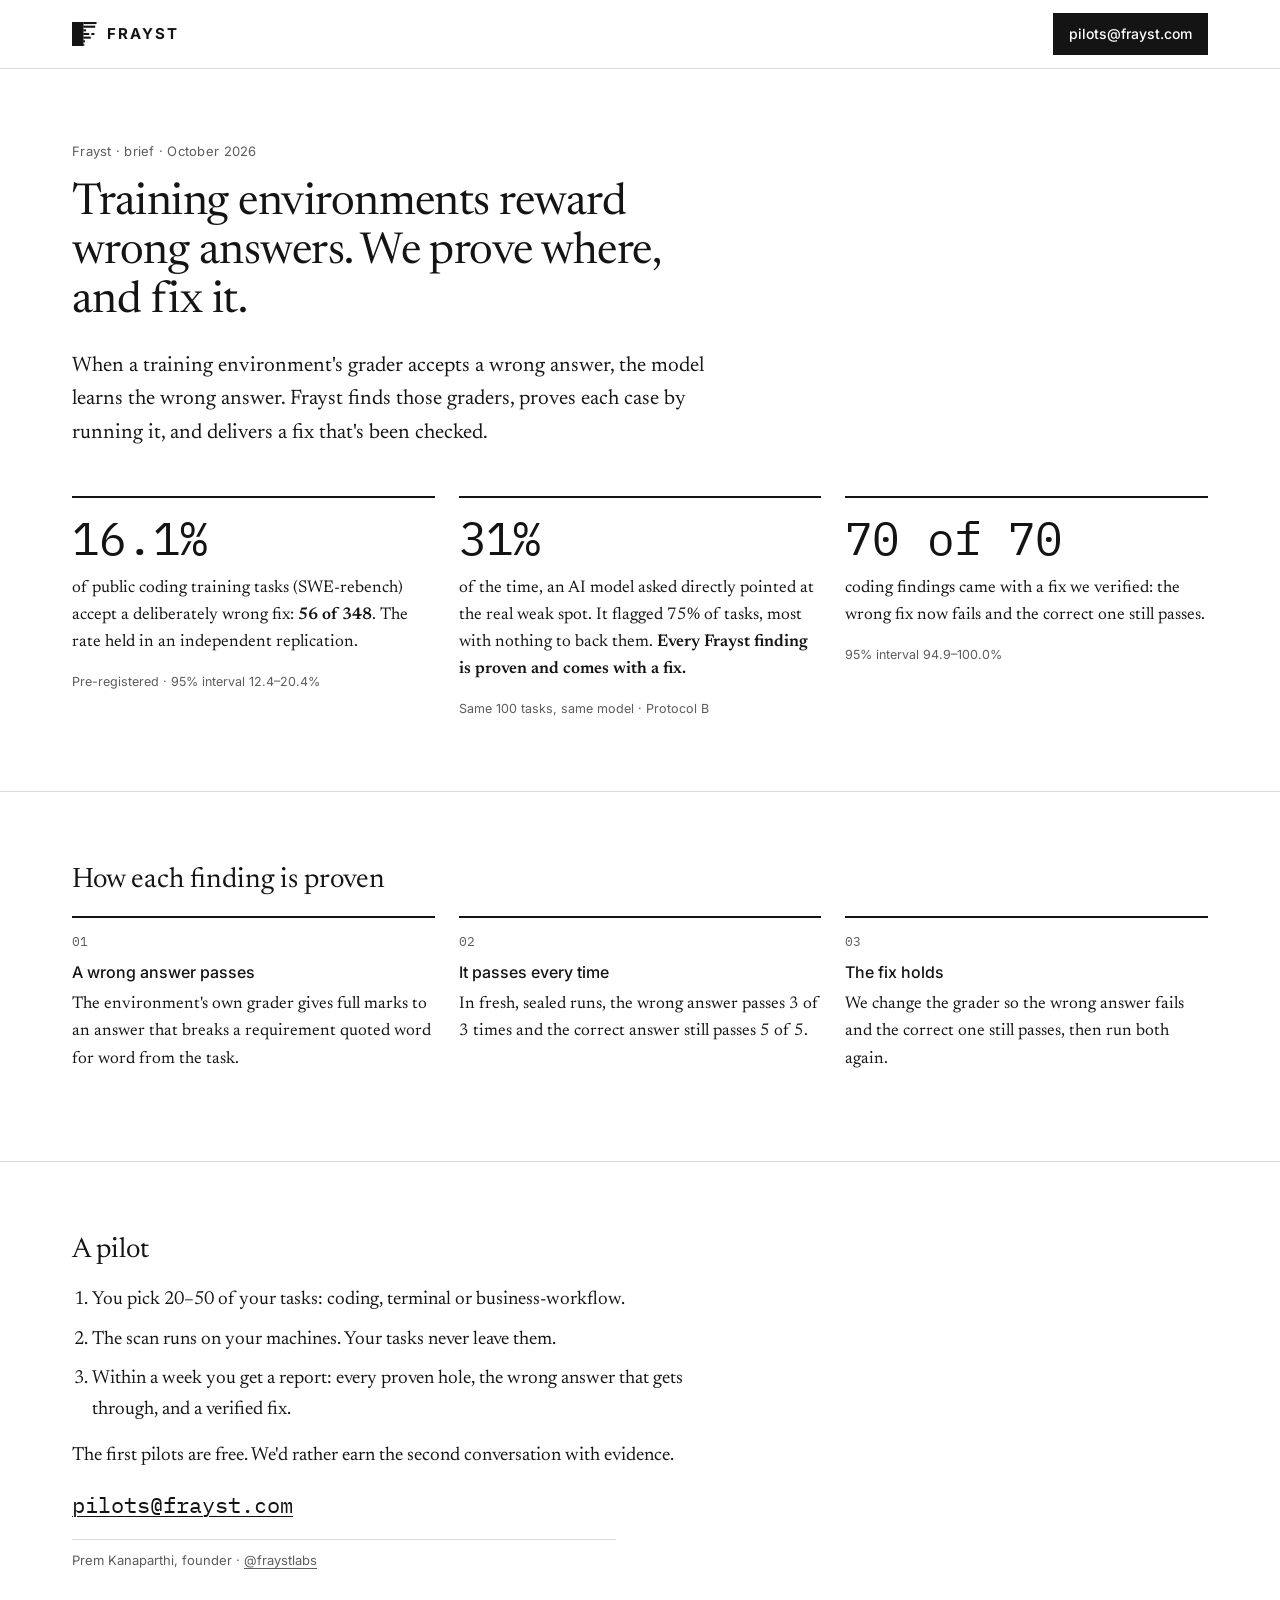
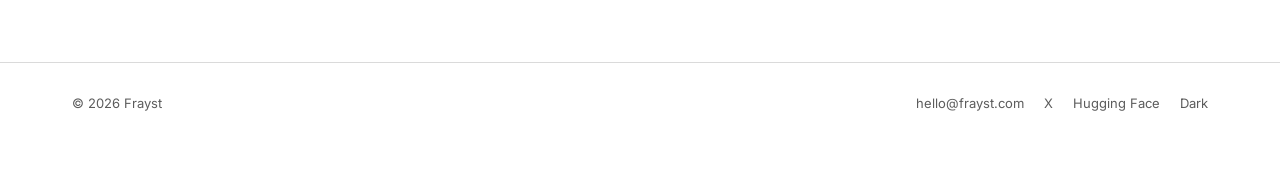
==== brief/index.html @ d0900621 "Update frayst.com" ====
<!doctype html>
<html lang="en"><head>
<meta charset="utf-8"><meta name="robots" content="noindex, nofollow"><meta name="viewport" content="width=device-width,initial-scale=1">
<title>Frayst: brief</title>
<meta name="description" content="Frayst finds where AI training environments reward wrong answers, proves each case by running it, and fixes it.">
<meta property="og:title" content="Frayst: brief"><meta property="og:description" content="Frayst finds where AI training environments reward wrong answers, proves each case by running it, and fixes it.">
<meta property="og:image" content="/og.png"><meta name="twitter:card" content="summary_large_image"><meta name="twitter:site" content="@fraystlabs">
<link rel="icon" href="/favicon.ico" sizes="any"><link rel="icon" href="/favicon.svg" type="image/svg+xml"><link rel="apple-touch-icon" href="/apple-touch-icon.png">
<link rel="preconnect" href="https://fonts.googleapis.com"><link rel="preconnect" href="https://fonts.gstatic.com" crossorigin>
<link href="https://fonts.googleapis.com/css2?family=Inter:wght@400;500;700&family=IBM+Plex+Mono:wght@400;500&family=Newsreader:ital,opsz,wght@0,6..72,400;0,6..72,500;1,6..72,400&display=swap" rel="stylesheet">
<link rel="stylesheet" href="/static/site.css">
<script src="/static/site.js"></script>
</head><body>
<a class="skip" href="#content">Skip to content</a>

<header class="site"><div class="wrap bar">
  <a class="brand" href="/" aria-label="Frayst, home"><svg viewBox="16 14 94 92" aria-hidden="true"><rect x="16" y="14" width="44" height="92"/><rect x="59.5" y="14" width="50.5" height="8"/><rect x="59.5" y="28" width="45.5" height="8"/><rect x="59.5" y="42" width="10.5" height="8"/><rect x="59.5" y="56" width="22.5" height="8"/><rect x="59.5" y="70" width="28.5" height="8"/><rect x="59.5" y="84" width="6.5" height="8"/><rect x="59.5" y="98" width="3.5" height="8"/><rect x="90" y="56" width="12" height="8"/></svg><span>FRAYST</span></a>
  
  <a class="cta" href="mailto:pilots@frayst.com">pilots@frayst.com</a>
</div></header>
<main id="content">

<section><div class="wrap grid12">
  <div class="main">
    <p class="kicker">Frayst · brief · October 2026</p>
    <h1>Training environments reward wrong answers. We prove where, and fix it.</h1>
    <p class="lede">When a training environment's grader accepts a wrong answer, the model learns the wrong answer. Frayst finds those graders, proves each case by running it, and delivers a fix that's been checked.</p>
  </div>
  <div class="full results"><div><p class="big">16.1%</p><p>of public coding training tasks (SWE-rebench) accept a deliberately wrong fix: <b>56 of 348</b>. The rate held in an independent replication.</p><p class="src">Pre-registered · 95% interval 12.4–20.4%</p></div><div><p class="big">31%</p><p>of the time, an AI model asked directly pointed at the real weak spot. It flagged 75% of tasks, most with nothing to back them. <b>Every Frayst finding is proven and comes with a fix.</b></p><p class="src">Same 100 tasks, same model · Protocol B</p></div><div><p class="big">70 of 70</p><p>coding findings came with a fix we verified: the wrong fix now fails and the correct one still passes.</p><p class="src">95% interval 94.9–100.0%</p></div></div>
</div></section>

<section><div class="wrap grid12">
  <div class="main"><h2>How each finding is proven</h2></div>
  <div class="full steps">
    <div><h3>A wrong answer passes</h3><p>The environment's own grader gives full marks to an answer that breaks a requirement quoted word for word from the task.</p></div>
    <div><h3>It passes every time</h3><p>In fresh, sealed runs, the wrong answer passes 3 of 3 times and the correct answer still passes 5 of 5.</p></div>
    <div><h3>The fix holds</h3><p>We change the grader so the wrong answer fails and the correct one still passes, then run both again.</p></div>
  </div>
</div></section>

<section><div class="wrap grid12">
  <div class="main">
    <h2>A pilot</h2>
    <ol class="plain">
      <li>You pick 20–50 of your tasks: coding, terminal or business-workflow.</li>
      <li>The scan runs on your machines. Your tasks never leave them.</li>
      <li>Within a week you get a report: every proven hole, the wrong answer that gets through, and a verified fix.</li>
    </ol>
    <p>The first pilots are free. We'd rather earn the second conversation with evidence.</p>
    <p class="contact"><a href="mailto:pilots@frayst.com">pilots@frayst.com</a></p>
    <p class="note">Prem Kanaparthi, founder · <a href="https://x.com/fraystlabs">@fraystlabs</a></p>
  </div>
</div></section>
</main>
<footer class="site"><div class="wrap bar">
  <span>© 2026 Frayst</span>
  <nav aria-label="Footer"><a href="mailto:hello@frayst.com">hello@frayst.com</a><a href="https://x.com/fraystlabs">X</a><a href="https://huggingface.co/frayst">Hugging Face</a><button class="theme" type="button">Dark</button></nav>
</div></footer>
</body></html>
---- static/site.css ----
/* frayst.com: one stylesheet. Black on white, rules instead of boxes, three type families with one job each. */
:root {
  --ink: #141414; --paper: #ffffff; --muted: #5c5c5c; --rule: #dadada; --grey: #b8b8b8; --soft: #f4f4f4;
  --serif: Newsreader, Georgia, "Times New Roman", serif;
  --sans: Inter, "Helvetica Neue", Arial, sans-serif;
  --mono: "IBM Plex Mono", Consolas, "Courier New", monospace;
  color-scheme: light;
}
:root[data-theme="dark"] { --ink: #ececec; --paper: #121212; --muted: #a3a3a3; --rule: #333333; --grey: #5a5a5a; --soft: #1b1b1b; color-scheme: dark; }
@media (prefers-color-scheme: dark) {
  :root:not([data-theme="light"]) { --ink: #ececec; --paper: #121212; --muted: #a3a3a3; --rule: #333333; --grey: #5a5a5a; --soft: #1b1b1b; color-scheme: dark; }
}

* { box-sizing: border-box; }
html { -webkit-text-size-adjust: 100%; }
body { margin: 0; background: var(--paper); color: var(--ink); font-family: var(--serif); font-size: 19px; line-height: 1.6;
  font-optical-sizing: auto; text-rendering: optimizeLegibility; }
a { color: inherit; text-underline-offset: 3px; text-decoration-thickness: 1px; }
a:hover { text-decoration-thickness: 2px; }
:focus-visible { outline: 2px solid var(--ink); outline-offset: 3px; }
.sr { position: absolute; width: 1px; height: 1px; overflow: hidden; clip: rect(0 0 0 0); white-space: nowrap; }
.skip { position: absolute; left: -9999px; } .skip:focus { left: 16px; top: 12px; background: var(--paper); padding: 6px 10px; z-index: 9; font-family: var(--sans); font-size: 14px; }

.wrap { max-width: 1200px; margin: 0 auto; padding: 0 32px; }
.grid12 { display: grid; grid-template-columns: repeat(12, minmax(0, 1fr)); column-gap: 24px; }
.main { grid-column: 1 / span 7; } .margin { grid-column: 9 / span 4; } .full { grid-column: 1 / -1; }

/* preview ribbon (never in the public build) */
.preview { font-family: var(--mono); font-size: 12px; color: var(--muted); border-bottom: 1px dashed var(--grey); padding: 7px 32px; text-align: center; }

/* header */
header.site { border-bottom: 1px solid var(--rule); }
.bar { display: flex; align-items: center; justify-content: space-between; min-height: 68px; gap: 24px; }
.brand { display: flex; align-items: center; gap: 10px; text-decoration: none; }
.brand svg { display: block; height: 24px; width: auto; fill: currentColor; }
.brand span { font-family: var(--sans); font-weight: 700; letter-spacing: .14em; font-size: 15px; margin-right: -.14em; }
nav.primary { display: flex; gap: 26px; font-family: var(--sans); font-size: 14px; }
nav.primary a { text-decoration: none; color: var(--muted); }
nav.primary a:hover, nav.primary a[aria-current] { color: var(--ink); text-decoration: underline; text-underline-offset: 6px; }
.cta { font-family: var(--sans); font-size: 14px; font-weight: 500; background: var(--ink); color: var(--paper); padding: 10px 16px; text-decoration: none; white-space: nowrap; }
.cta:hover { text-decoration: underline; }

/* sections and type */
section { padding: 72px 0; border-bottom: 1px solid var(--rule); }
section.pagehead { padding: 64px 0 44px; }
section:last-of-type { border-bottom: 0; }
.kicker { font-family: var(--sans); font-size: 13px; color: var(--muted); letter-spacing: .02em; margin: 0 0 18px; }
h1 { font-weight: 400; font-size: 44px; line-height: 1.12; letter-spacing: -.012em; margin: 0 0 22px; }
h2 { font-weight: 400; font-size: 28px; line-height: 1.2; margin: 0 0 18px; }
h2 + p { margin-top: -4px; }
.main h2:not(:first-child) { margin-top: 56px; }
h3 { font-family: var(--sans); font-size: 16px; font-weight: 500; line-height: 1.4; margin: 0 0 8px; }
p { margin: 0 0 16px; max-width: 68ch; }
.lede { font-size: 21px; }
b, strong { font-weight: 600; }
.mono { font-family: var(--mono); font-size: .86em; }
ul.plain, ol.plain { padding-left: 20px; margin: 0 0 16px; } ul.plain li, ol.plain li { margin-bottom: 9px; max-width: 66ch; }

/* margin notes */
.note { font-family: var(--sans); font-size: 13px; line-height: 1.6; color: var(--muted); border-top: 1px solid var(--rule); padding-top: 10px; margin-bottom: 20px; }
.note b { color: var(--ink); font-weight: 500; }
.note .mono { font-size: 12.5px; word-break: break-all; }

/* items we are waiting for, in the private preview */
.coming { font-family: var(--mono); font-size: 12.5px; color: var(--muted); border: 1px dashed var(--grey); padding: 1px 6px; white-space: nowrap; }
.gate { font-family: var(--mono); font-size: 11px; color: var(--muted); letter-spacing: .04em; text-transform: uppercase; display: block; margin-bottom: 4px; }

/* task grid */
.tasks { display: grid; grid-template-columns: repeat(30, 1fr); gap: 4px; margin: 34px 0 14px; }
.tasks i { aspect-ratio: 1; display: block; border: 1px solid var(--ink); cursor: default; animation: fill .35s ease-out both; }
.tasks i.h { background: var(--ink); }
.tasks i.b { background: var(--grey); border-color: var(--grey); }
.tasks i:hover, .tasks i:focus { outline: 2px solid var(--ink); outline-offset: 1px; }
@keyframes fill { from { opacity: 0; } to { opacity: 1; } }
@media (prefers-reduced-motion: reduce) { .tasks i { animation: none; } }
.legend { display: flex; flex-wrap: wrap; gap: 8px 22px; font-family: var(--sans); font-size: 13px; color: var(--muted); }
.legend i { display: inline-block; width: 11px; height: 11px; border: 1px solid var(--ink); margin-right: 7px; vertical-align: -1px; }
.legend i.h { background: var(--ink); } .legend i.b { background: var(--grey); border-color: var(--grey); }
.readout { font-family: var(--mono); font-size: 13px; min-height: 1.6em; margin-top: 10px; color: var(--ink); }

/* finding record */
.record { font-family: var(--mono); font-size: 14px; line-height: 1.75; border-top: 2px solid var(--ink); border-bottom: 1px solid var(--ink); padding: 12px 0 14px; margin: 8px 0 22px; }
.record .head { display: flex; justify-content: space-between; gap: 12px; font-weight: 500; border-bottom: 1px solid var(--rule); padding-bottom: 8px; margin-bottom: 8px; }
.record dl { display: grid; grid-template-columns: 170px 1fr; margin: 0; }
.record dt { color: var(--muted); } .record dd { margin: 0; }

/* tables */
table { width: 100%; border-collapse: collapse; font-family: var(--sans); font-size: 15px; }
th { text-align: left; font-weight: 500; font-size: 12px; letter-spacing: .04em; text-transform: uppercase; color: var(--muted); border-bottom: 1px solid var(--ink); padding: 0 14px 10px 0; vertical-align: bottom; }
td { border-bottom: 1px solid var(--rule); padding: 14px 14px 14px 0; vertical-align: top; }
td.num { font-family: var(--mono); font-size: 14px; font-variant-numeric: tabular-nums; white-space: nowrap; }
td small { display: block; color: var(--muted); font-size: 12.5px; margin-top: 2px; font-family: var(--sans); }
td.num small { font-family: var(--mono); }
tr.us td:first-child { box-shadow: inset 3px 0 0 var(--ink); padding-left: 12px; }
tr.us td { font-weight: 500; }

/* interval chart */
.ci { position: relative; height: 26px; margin: 8px 0 2px; border-left: 1px solid var(--ink); border-right: 1px solid var(--ink); }
.ci .axis { position: absolute; left: 0; right: 0; top: 13px; border-top: 1px solid var(--rule); }
.ci .band { position: absolute; top: 9px; height: 9px; background: var(--grey); }
.ci .pt { position: absolute; top: 4px; width: 2px; height: 19px; background: var(--ink); }
.ticks { display: flex; justify-content: space-between; font-family: var(--mono); font-size: 11px; color: var(--muted); }
.figcap { font-family: var(--sans); font-size: 14px; font-weight: 500; margin: 26px 0 0; }

/* lists of studies and notes */
.entries { border-top: 2px solid var(--ink); }
.entry { display: grid; grid-template-columns: 150px minmax(0, 1fr) 230px; column-gap: 24px; padding: 22px 0; border-bottom: 1px solid var(--rule); }
.entry .date { font-family: var(--mono); font-size: 13px; color: var(--muted); padding-top: 5px; }
.entry h3 { font-family: var(--serif); font-weight: 400; font-size: 23px; line-height: 1.25; margin: 0 0 6px; }
.entry h3 a { text-decoration: none; } .entry h3 a:hover { text-decoration: underline; }
.entry p { font-size: 17px; margin: 0; }
.entry .meta { font-family: var(--sans); font-size: 13px; color: var(--muted); line-height: 1.6; }
.entry .meta b { display: block; font-family: var(--mono); font-weight: 500; font-size: 15px; color: var(--ink); }

/* blocks */
.steps, .rules { display: grid; grid-template-columns: repeat(3, minmax(0, 1fr)); column-gap: 24px; }
.steps { counter-reset: s; }
.steps > div { border-top: 2px solid var(--ink); padding-top: 14px; }
.steps > div::before { counter-increment: s; content: counter(s, decimal-leading-zero); font-family: var(--mono); font-size: 13px; color: var(--muted); display: block; margin-bottom: 8px; }
.rules > div { border-top: 1px solid var(--rule); padding-top: 14px; }
.steps p, .rules p, .two p { font-size: 17px; }
.two { display: grid; grid-template-columns: repeat(2, minmax(0, 1fr)); column-gap: 24px; }
.two > div { border-top: 1px solid var(--ink); padding-top: 14px; }
.toc { font-family: var(--sans); font-size: 13px; line-height: 2; position: sticky; top: 24px; }
.toc b { display: block; font-weight: 500; font-size: 12px; letter-spacing: .04em; text-transform: uppercase; }
.toc a { display: block; text-decoration: none; color: var(--muted); } .toc a:hover { color: var(--ink); text-decoration: underline; }
.btnrow { display: flex; flex-wrap: wrap; gap: 12px; margin: 8px 0 16px; }
.btn { font-family: var(--sans); font-size: 14px; border: 1px solid var(--ink); padding: 9px 14px; text-decoration: none; }
.btn[aria-disabled] { color: var(--muted); border-color: var(--grey); border-style: dashed; }
.contact { font-family: var(--mono); font-size: 22px; }
.quote { border-left: 2px solid var(--ink); padding-left: 16px; margin: 0 0 18px; max-width: 64ch; }

/* outreach brief: headline numbers */
.results { display: grid; grid-template-columns: repeat(3, minmax(0, 1fr)); column-gap: 24px; margin-top: 30px; }
.results > div { border-top: 2px solid var(--ink); padding-top: 16px; }
.results .big { font-family: var(--mono); font-size: 46px; line-height: 1.05; letter-spacing: -.02em; margin: 0 0 12px; }
.results p { font-size: 17px; }
.results .src { font-family: var(--sans); font-size: 12.5px; color: var(--muted); margin: 0; }

/* footer */
footer.site { border-top: 1px solid var(--rule); padding: 30px 0 56px; font-family: var(--sans); font-size: 13px; color: var(--muted); }
footer.site .bar { min-height: 0; flex-wrap: wrap; }
footer.site nav { display: flex; flex-wrap: wrap; gap: 8px 20px; }
footer.site a { text-decoration: none; } footer.site a:hover { text-decoration: underline; color: var(--ink); }
button.theme { font: inherit; color: inherit; background: none; border: 0; padding: 0; cursor: pointer; }
button.theme:hover { text-decoration: underline; color: var(--ink); }

@media (max-width: 860px) {
  body { font-size: 17px; } .wrap { padding: 0 18px; } .preview { padding: 7px 18px; }
  .grid12 { display: block; }
  nav.primary { display: none; }
  .cta { padding: 8px 11px; font-size: 13px; }
  h1 { font-size: 32px; } h2 { font-size: 23px; } .lede { font-size: 18.5px; }
  section { padding: 52px 0; } section.pagehead { padding: 44px 0 30px; }
  .tasks { grid-template-columns: repeat(20, 1fr); gap: 3px; }
  .steps, .two, .rules, .results { grid-template-columns: 1fr; row-gap: 26px; }
  .results .big { font-size: 38px; }
  .record { font-size: 12.5px; } .record dl { grid-template-columns: 1fr; } .record dt { margin-top: 6px; }
  table { font-size: 14px; } td.num { white-space: normal; }
  table.wide { display: block; overflow-x: auto; } table.wide th, table.wide td { min-width: 108px; }
  .entry { grid-template-columns: 1fr; row-gap: 6px; }
  .toc { position: static; margin: 0 0 18px; }
  .hide-sm { display: none; }
  .contact { font-size: 19px; }
}
@media print {
  .preview, nav.primary, .cta, footer.site, .skip { display: none; }
  body { font-size: 15px; } h1 { font-size: 30px; } h2 { font-size: 21px; } .lede { font-size: 16.5px; }
  section { padding: 18px 0; } .results .big { font-size: 34px; } .steps p, .results p { font-size: 14.5px; }
  .results > div, .steps > div { break-inside: avoid; }
}
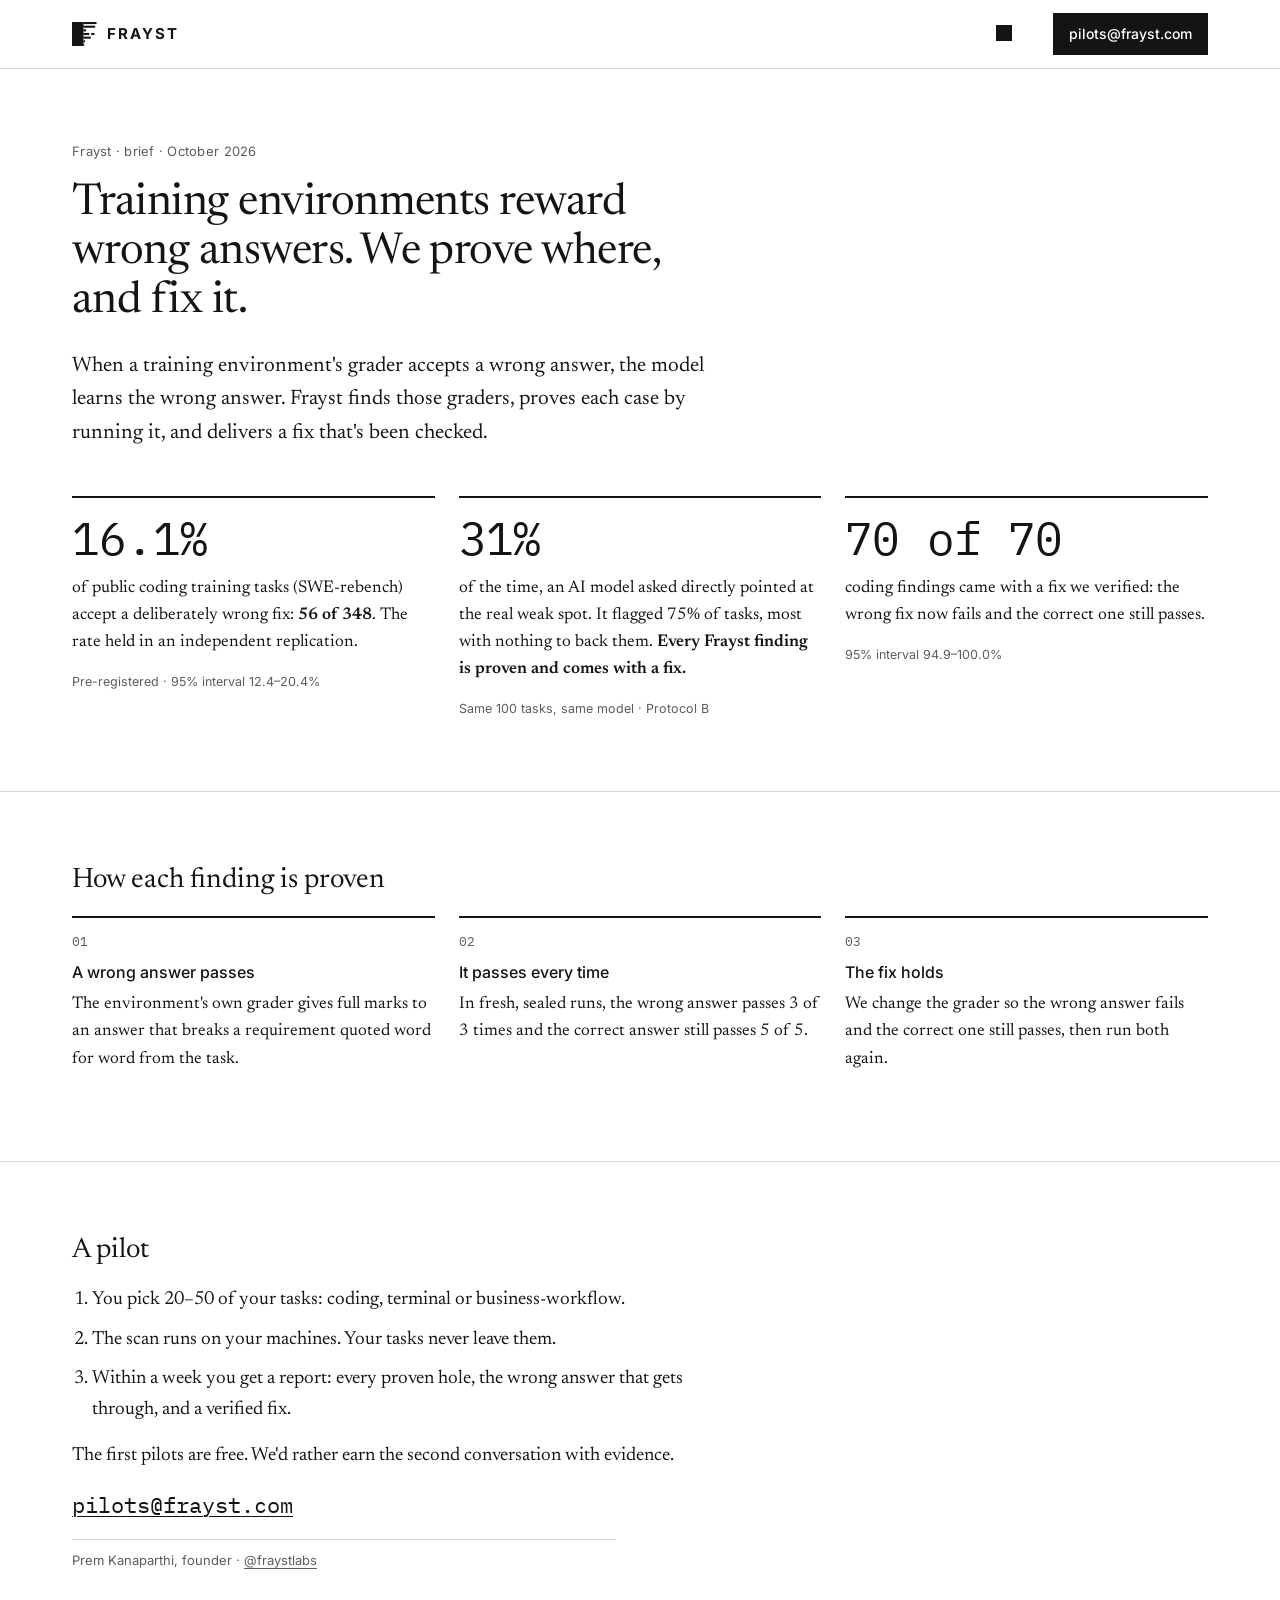
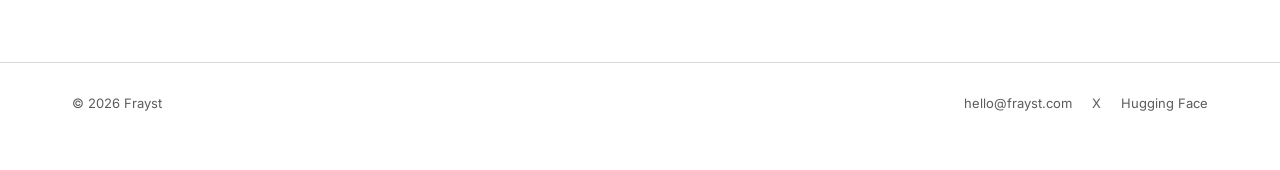
==== commit 5d78543c: "Update frayst.com" ====
--- a/brief/index.html
+++ b/brief/index.html
@@ -16,7 +16,7 @@
 <header class="site"><div class="wrap bar">
   <a class="brand" href="/" aria-label="Frayst, home"><svg viewBox="16 14 94 92" aria-hidden="true"><rect x="16" y="14" width="44" height="92"/><rect x="59.5" y="14" width="50.5" height="8"/><rect x="59.5" y="28" width="45.5" height="8"/><rect x="59.5" y="42" width="10.5" height="8"/><rect x="59.5" y="56" width="22.5" height="8"/><rect x="59.5" y="70" width="28.5" height="8"/><rect x="59.5" y="84" width="6.5" height="8"/><rect x="59.5" y="98" width="3.5" height="8"/><rect x="90" y="56" width="12" height="8"/></svg><span>FRAYST</span></a>
   
-  <a class="cta" href="mailto:pilots@frayst.com">pilots@frayst.com</a>
+  <div class="actions"><button class="theme switch" type="button" role="switch" aria-checked="false" aria-label="Dark mode"><span class="knob"></span></button><a class="cta" href="mailto:pilots@frayst.com">pilots@frayst.com</a></div>
 </div></header>
 <main id="content">
 
@@ -54,6 +54,6 @@
 </main>
 <footer class="site"><div class="wrap bar">
   <span>© 2026 Frayst</span>
-  <nav aria-label="Footer"><a href="mailto:hello@frayst.com">hello@frayst.com</a><a href="https://x.com/fraystlabs">X</a><a href="https://huggingface.co/frayst">Hugging Face</a><button class="theme" type="button">Dark</button></nav>
+  <nav aria-label="Footer"><a href="mailto:hello@frayst.com">hello@frayst.com</a><a href="https://x.com/fraystlabs">X</a><a href="https://huggingface.co/frayst">Hugging Face</a></nav>
 </div></footer>
 </body></html>
--- a/static/site.css
+++ b/static/site.css
@@ -39,6 +39,13 @@
 nav.primary a:hover, nav.primary a[aria-current] { color: var(--ink); text-decoration: underline; text-underline-offset: 6px; }
 .cta { font-family: var(--sans); font-size: 14px; font-weight: 500; background: var(--ink); color: var(--paper); padding: 10px 16px; text-decoration: none; white-space: nowrap; }
 .cta:hover { text-decoration: underline; }
+
+.actions { display: flex; align-items: center; gap: 16px; }
+/* light/dark switch: square, like everything else */
+button.switch { position: relative; width: 44px; height: 24px; padding: 0; border: 1px solid var(--ink); background: var(--paper); cursor: pointer; flex: none; }
+button.switch .knob { position: absolute; top: 3px; left: 3px; width: 16px; height: 16px; background: var(--ink); transition: transform .15s ease; }
+button.switch[aria-checked="true"] .knob { transform: translateX(20px); }
+@media (prefers-reduced-motion: reduce) { button.switch .knob { transition: none; } }
 
 /* sections and type */
 section { padding: 72px 0; border-bottom: 1px solid var(--rule); }
